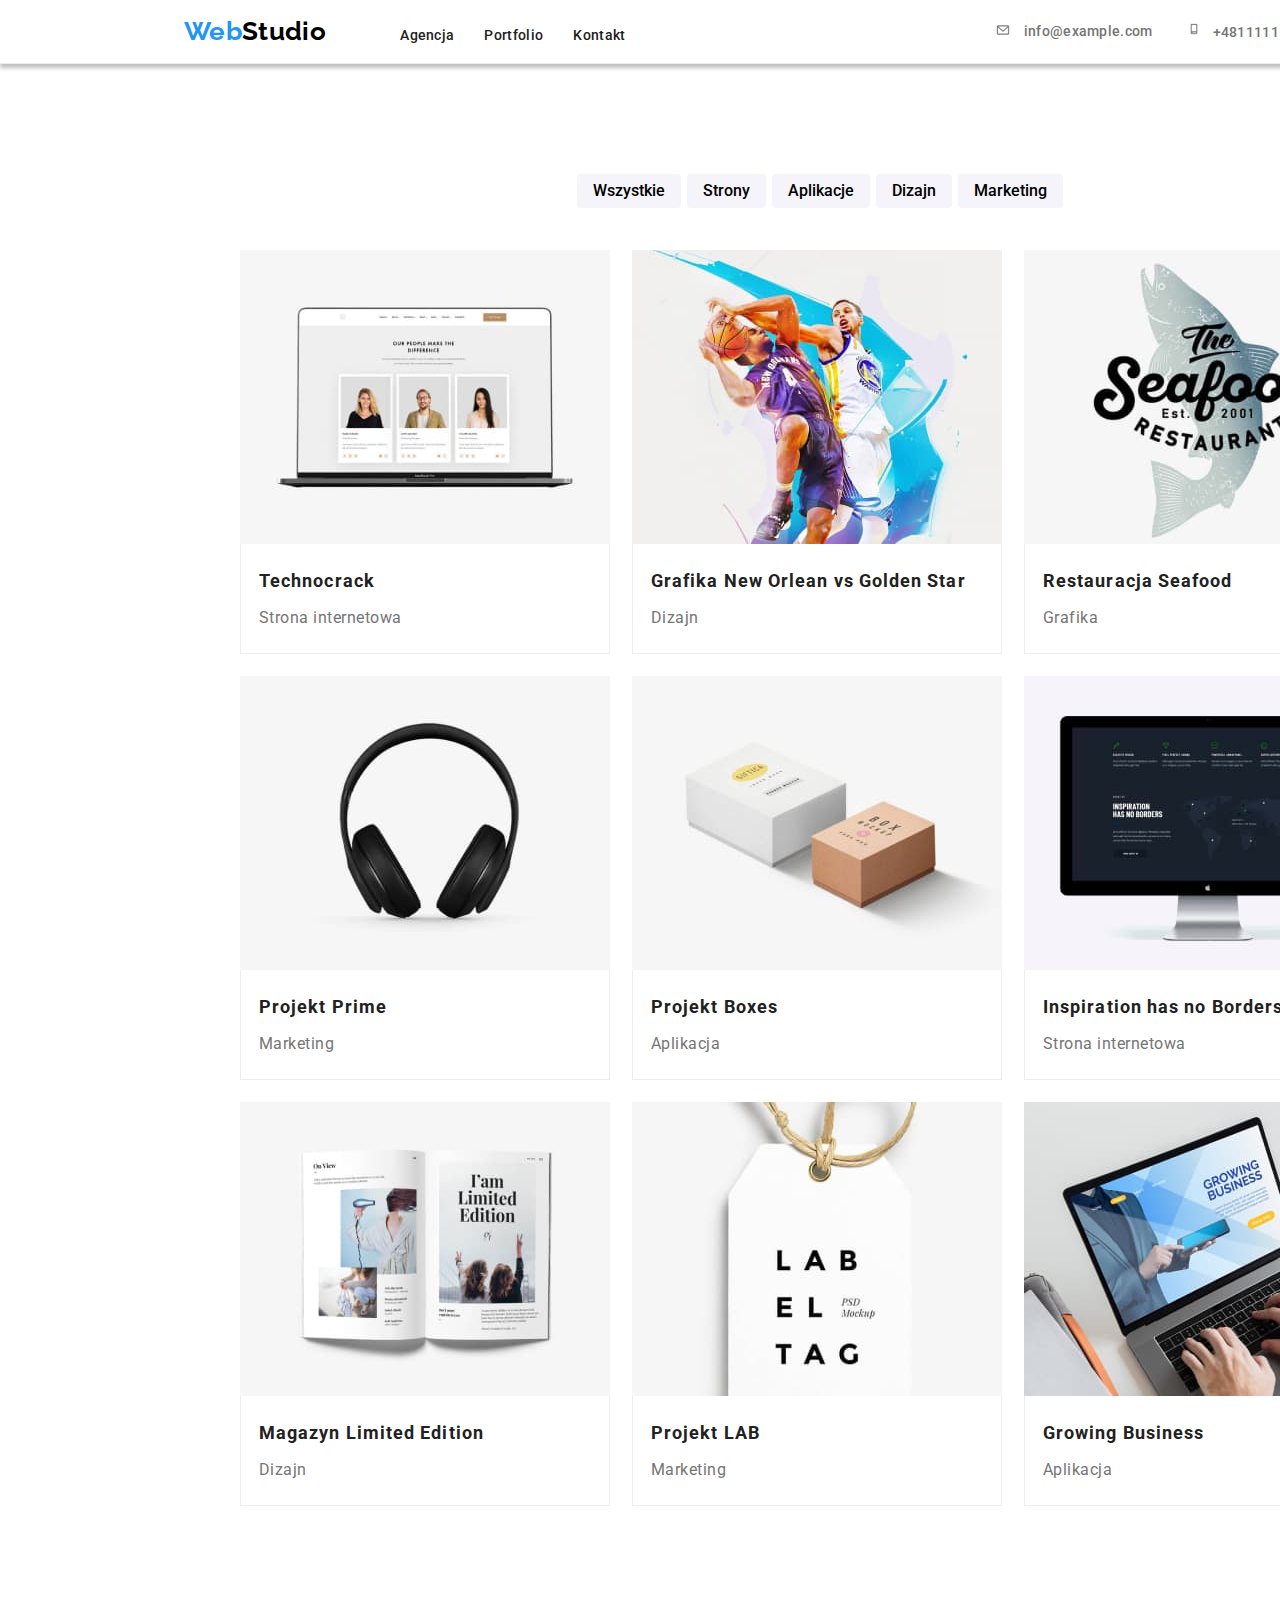
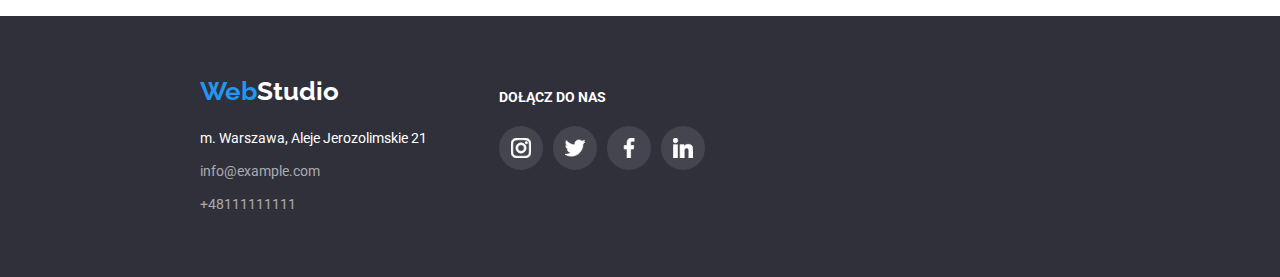
==== portfolio.html @ 08307ac2 "feat: init" ====
<!DOCTYPE html>
<html lang="en">
  <head>
    <meta charset="UTF-8" />
    <meta http-equiv="X-UA-Compatible" content="IE=edge" />
    <meta name="viewport" content="width=device-width, initial-scale=1.0" />
    <title>Portfolio</title>
    <link
      rel="stylesheet"
      href="./css/modern-normalize.css"
    />
    <link rel="preconnect" href="https://fonts.googleapis.com" />
    <link rel="preconnect" href="https://fonts.gstatic.com" crossorigin />
    <link
      href="https://fonts.googleapis.com/css2?family=Raleway:wght@700&family=Roboto:wght@400;500;700;900&display=swap"
      rel="stylesheet"
    />
    <link href="./css/styles.css" rel="stylesheet" />
  </head>
  <body>
    <header>
      
        <div class="web-nav-portfolio">
          <div class="container">
          <nav class="menu">
            <ul class="menu-nav-portfolio">
              <li>
                <a class="logo-portfolio" href=""
                  ><span class="web">Web</span>Studio</a
                >
                <a class="nav-portfolio" href="./index.html">Agencja</a>
              </li>
              <li>
                <a class="nav-portfolio" href="./portfolio.html">Portfolio</a>
              </li>
              <li>
                <a class="nav-portfolio" href="">Kontakt</a>
              </li>
            </ul>

            <ul class="kont-mail-portfolio">
              <li>
                <a class="kontakt-header" href="mailto:info@example.com"
                  >
                  <svg class="envelope-icon" width="16px" height="12px">
                  <use href="images/icons.svg#icon-envelope"></use>
                </svg> info@example.com</a
                >
              </li>
              <li>
                <a class="kontakt-header" href="tel:+48111111111"
                  > <svg class="smartphone-icon" width="10px" height="16px">
                  <use href="images/icons.svg#icon-smartphone"></use>
                </svg> +48111111111</a
                >
              </li>
            </ul>
          </nav>
        </div>
      </div>
    </header>
    <main>
      
        <div class="container">
          <section class="section">
          <section class="button-nav-port">
            <ul class="buttons-port">
              <li>
                <button class="button-portfolio" type="button">
                  Wszystkie
                </button>
              </li>
              <li>
                <button class="button-portfolio" type="button">Strony</button>
              </li>
              <li>
                <button class="button-portfolio" type="button">
                  Aplikacje
                </button>
              </li>
              <li>
                <button class="button-portfolio" type="button">Dizajn</button>
              </li>
              <li>
                <button class="button-portfolio" type="button">
                  Marketing
                </button>
              </li>
            </ul>
          </section>
          <section class="image-project-port">
            <ul class="image-portfolio">
              <li class="portfolio-project-list">
                <figcaption>
                  <img class="portfolio-images-projects"
                    width="370"
                    height="294"
                    src="images/portfolio1.jpg"
                    alt="View of a website on a laptop"
                  />
                  <figure class="figure-portfolio">
                    <h4 class="name-image">Technocrack</h4>
                    <p class="text-portfolio">Strona internetowa</p>
                  </figure>
                </figcaption>
              </li>
              <li class="portfolio-project-list">
                <figcaption>
                  <img class="portfolio-images-projects"
                    width="370"
                    height="294"
                    src="images/portfolio2.jpg"
                    alt="two basketball players"
                  />
                  <figure class="figure-portfolio">
                    <h4 class="name-image">
                      Grafika New Orlean vs Golden Star
                    </h4>
                    <p class="text-portfolio">Dizajn</p>
                  </figure>
                </figcaption>
              </li>
              <li class="portfolio-project-list">
                <figcaption>
                  <img class="portfolio-images-projects"
                    width="370"
                    height="294"
                    src="images/portfolio3.jpg"
                    alt="seafood restaurant logo"
                  />
                  <figure class="figure-portfolio">
                    <h4 class="name-image">Restauracja Seafood</h4>
                    <p class="text-portfolio">Grafika</p>
                  </figure>
                </figcaption>
              </li>
              <li class="portfolio-project-list">
                <figcaption>
                  <img class="portfolio-images-projects"
                    width="370"
                    height="294"
                    src="images/portfolio4.jpg"
                    alt="headphones"
                  />
                  <figure class="figure-portfolio">
                    <h4 class="name-image">Projekt Prime</h4>
                    <p class="text-portfolio">Marketing</p>
                  </figure>
                </figcaption>
              </li>
              <li class="portfolio-project-list">
                <figcaption>
                  <img class="portfolio-images-projects"
                    width="370"
                    height="294"
                    src="images/portfolio5.jpg"
                    alt="two boxes"
                  />
                  <figure class="figure-portfolio">
                    <h4 class="name-image">Projekt Boxes</h4>
                    <p class="text-portfolio">Aplikacja</p>
                  </figure>
                </figcaption>
              </li>
              <li class="portfolio-project-list">
                <figcaption>
                  <img class="portfolio-images-projects"
                    width="370"
                    height="294"
                    src="images/portfolio6.jpg"
                    alt="View of a website on a laptop"
                  />
                  <figure class="figure-portfolio">
                    <h4 class="name-image">Inspiration has no Borders</h4>
                    <p class="text-portfolio">Strona internetowa</p>
                  </figure>
                </figcaption>
              </li>
              <li class="portfolio-project-list">
                <figcaption>
                  <img class="portfolio-images-projects"
                    width="370"
                    height="294"
                    src="images/portfolio7.jpg"
                    alt="Open magazine"
                  />
                  <figure class="figure-portfolio">
                    <h4 class="name-image">Magazyn Limited Edition</h4>
                    <p class="text-portfolio">Dizajn</p>
                  </figure>
                </figcaption>
              </li>
              <li class="portfolio-project-list">
                <figcaption>
                  <img class="portfolio-images-projects"
                    width="370"
                    height="294"
                    src="images/portfolio8.jpg"
                    alt="Label"
                  />
                  <figure class="figure-portfolio">
                    <h4 class="name-image">Projekt LAB</h4>
                    <p class="text-portfolio">Marketing</p>
                  </figure>
                </figcaption>
              </li>
              <li class="portfolio-project-list">
                <figcaption>
                  <img class="portfolio-images-projects"
                    width="370"
                    height="294"
                    src="images/portfolio9.jpg"
                    alt="laptop screen"
                  />
                  <figure class="figure-portfolio">
                    <h4 class="name-image">Growing Business</h4>
                    <p class="text-portfolio">Aplikacja</p>
                  </figure>
                </figcaption>
              </li>
            </ul>
          </section>
        </div>
      </section>
    </main>
    
    <footer class="background-footer">
      <div class="container">
        <div class="addres-social-footer">
          <div class="logo-address-footer">
      <a class="logo-footer" href=""
        ><span class="web">Web</span
        ><span class="studio-footer">Studio</span></a
      >
      <div class="adress-kontakt-footer">
        <adress class="adress-footer"
          >m. Warszawa, Aleje Jerozolimskie 21</adress
        >
        <p class="footer-portfolio-mail">
          <a class="kontakt-footer" href="mailto:info@example.com"
            >info@example.com</a
          >
        </p>
        <p class="footer-portfolio-tel">
          <a class="kontakt-footer" href="tel:+48111111111">+48111111111</a>
        </p>
      </div>
      </div>
      <div class="socjal">
            <a class="socjal-title"> DOŁĄCZ DO NAS</a>
            <ul class="icons-group-footer">
              <li class="icons-list-footer">
                <svg class="icon-instagram-socjal" width="20px" height="20px">
                  <use href="images/icons.svg#icon-instagram-2"></use>
                </svg>
              </li>
              <li class="icons-list-footer">
                <svg class="icon-twitter-footer" width="20px" height="20px">
                  <use href="images/icons.svg#icon-twitter-1"></use>
                </svg>
              </li>
              <li class="icons-list-footer">
                <svg class="icon-facebook-footer" width="20px" height="20px">
                  <use href="images/icons.svg#icon-facebook-1"></use>
                </svg>
              </li>
              <li class="icons-list-footer">
                <svg class="icon-linkedin-footer" width="20px" height="20px">
                  <use href="images/icons.svg#icon-linkedin-1"></use>
                </svg>
              </li>
            </ul>
          </div>
          </div>
          </div>
    </footer>
  </body>
</html>
---- css/styles.css ----
:root {
  --border-style: "Roboto", sanf-serif;
  --color-header: #2196f3;
  --color-1: #212121;
}
body {
  font-family: var(--border-style);
  color: var(--color-1);
  font-style: normal;
  text-decoration: none;
  width: 1600px;
}
ul {
  list-style-type: none;
}
a {
  text-decoration: none;
}

.button-portfolio {
  cursor: pointer;
  font-weight: 500;
  font-size: 16px;
  line-height: 1.63;
  background: #f5f4fa;
  border-radius: 4px;
  border: #f5f4fa;
  margin-bottom: 25.5px;
  padding: 4px 16px 4px 16px;
}
.button-portfolio:hover,
.button-portfolio:focus {
  background: #2196f3;
  color: #ffffff;
  box-shadow: 0px 4px 4px 0px #00000040;
}
.portfolio-project-list:hover {
  box-shadow: 0px 4px 4px 0px #00000040;
}
.name-image {
  font-weight: 700;
  font-size: 18px;
  line-height: 2;
  letter-spacing: 0.06em;
  margin: 0 0 4px 0;
}
.text-portfolio {
  font-weight: 400;
  font-size: 16px;
  line-height: 1.88;
  letter-spacing: 0.03em;
  color: #757575;
  margin: 0 0 20px 0;
}
.logo {
  color: #000000;
  font-family: "Raleway";
  font-weight: 700;
  font-size: 26px;
  line-height: 1.19;
  margin-right: 70px;
}
.logo-portfolio {
  color: #000000;
  font-family: "Raleway";
  font-weight: 700;
  font-size: 26px;
  line-height: 1.19;
  margin-right: 70px;
}
.web {
  color: #2196f3;
}
.nav-portfolio {
  color: var(--color-1);
  font-weight: 500;
  font-size: 14px;
  line-height: 1.14;
}
.nav-portfolio:hover,
.nav-portfolio:focus {
  color: #2196f3;
}
.nav {
  color: var(--color-1);
  font-weight: 500;
  font-size: 14px;
  line-height: 1.14;
}
.nav:hover,
.nav:focus {
  color: #2196f3;
}

.kontakt-header {
  font-weight: 500;
  font-size: 14px;
  line-height: 1.14;
  letter-spacing: 0.02em;
  color: #757575;
}
.kontakt-header:hover,
.kontakt-header:focus {
  color: #2196f3;
}
.kontakt-header:hover .envelope-icon,
.kontakt-header:focus .envelope-icon,
.kontakt-header:hover .smartphone-icon,
.kontakt-header:focus .smartphone-icon {
  fill: #2196f3;
  stroke: #2196f3;
}

.background-index {
  background: #2f303a;
  padding: 200px 452px 200px 452px;
  text-align: center;
  background-image: linear-gradient(
      rgba(47, 48, 58, 0.4),
      rgba(47, 48, 58, 0.4)
    ),
    url("../images/header-index.jpg");
}

.h1 {
  font-weight: 900;
  font-size: 44px;
  line-height: 1.36;
  color: #ffffff;
  letter-spacing: 0.06em;
  text-align: center;
  text-transform: uppercase;
  max-width: 696px;
  margin: 0 0 30px 0;
}
.button {
  border: none;
  border-radius: 4px;
}
.button-index {
  font-weight: 700;
  font-size: 16px;
  line-height: 1.88;
  color: #ffffff;
  background: #2196f3;
  max-width: 200px;
  height: 50px;
  padding: 10px 40px;
}
.name-index {
  font-weight: 700;
  font-size: 14px;
  line-height: 1.14;
  margin: 0 0 10px 0;
}
.text-index {
  font-weight: 400;
  font-size: 14px;
  line-height: 1.71;
  color: #757575;
  margin: 0;
}

.descripition-index {
  font-weight: 700;
  font-size: 36px;
  line-height: 1.17;
  text-align: center;
  margin: 0 0 50px 0;
}
.descripition-index-team,
.description-customers-index {
  font-weight: 700;
  font-size: 36px;
  line-height: 1.17;
  text-align: center;
}
.team-image {
  font-weight: 500;
  font-size: 16px;
  line-height: 1.19;
  text-align: center;
}
.team {
  background: #f5f4fa;
  padding-top: 94px;
  padding-bottom: 94px;
  padding-right: 30px;
  margin-top: 94px;
}

.position-index {
  font-weight: 400;
  font-size: 16px;
  line-height: 1.19;
  color: #757575;
  text-align: center;
}

.background-footer {
  background: #2f303a;
  padding-top: 60px;
  padding-bottom: 60px;
}
.logo-footer {
  font-family: "Raleway";
  font-weight: 700;
  font-size: 26px;
  line-height: 1.19;
  padding-top: 60px;
}
.studio-footer {
  color: #ffffff;
}
.adress-kontakt-footer {
  font-weight: 400;
  font-size: 14px;
  line-height: 1.71;
  padding-top: 20px;
}
.adress-footer {
  color: #ffffff;
}
.kontakt-footer {
  color: rgba(255, 255, 255, 0.6);
}
.kontakt-footer:hover,
.kontakt-footer:focus {
  color: #2196f3;
}
.footer-portfolio-mail {
  margin: 9px 0;
}
.footer-portfolio-tel {
  margin: 0;
}
.container {
  max-width: 1200px;
  margin: 0 auto;
}
.menu {
  display: flex;
  align-items: center;
  justify-content: space-between;
  letter-spacing: 0.02em;
}
.menu-nav {
  display: flex;
  align-items: baseline;
  justify-content: flex-start;
  gap: 50px;
}
.menu-nav-portfolio {
  display: flex;
  align-items: baseline;
  justify-content: flex-start;
  gap: 30px;
}
.kont-mail {
  display: flex;
  gap: 50px;
  align-items: center;
  justify-content: flex-end;
}
.kont-mail-portfolio {
  display: flex;
  gap: 37px;
  align-items: center;
  justify-content: flex-end;
}
.text-lorem {
  display: flex;
  gap: 30px;
  margin: 0;
}
.background-icons-index {
  background: #f5f4fa;
  border-radius: 4px;
  height: 120px;
  display: flex;
  align-items: center;
  justify-content: center;
  margin-bottom: 30px;
}
.icon-antenna {
  display: block;
  margin: auto;
}

.images-profil {
  display: flex;
  gap: 30px;
  margin: 0;
}
.web-nav-portfolio {
  border-bottom: 1px solid #ececec;
  box-shadow: 0px 4px 4px 0px #00000040;
  align-items: stretch;
  padding-left: 9%;
  padding-right: 18%;
}

.button-nav-port {
  padding-right: 32%;
  padding-left: 32%;
}
.buttons-port {
  display: flex;
  justify-content: center;
  gap: 6px;
}
.image-project-port {
  max-width: 1200px;
}
.image-portfolio {
  display: flex;
  flex-wrap: wrap;
  text-align: center;
  gap: 22px;
}
.section {
  padding-top: 94px;
  padding-bottom: 94px;
}
.images-team-4 {
  display: flex;
  gap: 20px;
}
.backgrund-image-team {
  background: #ffffff;
  border-radius: 0px 0px 4px 4px;
}
.figure-portfolio {
  margin: 0;
  border-right: 1px solid #eee;
  border-bottom: 1px solid #eee;
  border-left: 1px solid #eee;
  padding-right: 18px;
  padding-top: 19px;
  padding-left: 18px;
  text-align: left;
}
.portfolio-image-size {
  height: 404px;
}
.footer-mail-index {
  margin: 9px 0;
}
.footer-tel-index {
  margin: 0;
}
.portfolio-images-projects {
  display: block;
  max-width: 100%;
}
.icons-customers {
  display: flex;
}
.client-logo-index {
  border: 1px solid #afb1b8;
  border-radius: 4px;
  padding: 15px 31px;
}
.client-logo-index:hover {
  border: 1px solid #2196f3;
  cursor: pointer;
  color: #2196f3;
}
.client-logo-index:hover .icons-logo {
  fill: #2196f3;
}

.envelope-icon,
.smartphone-icon {
  margin-right: 10px;
  fill: #757575;
  stroke: #757575;
}

.icons-group-footer {
  display: flex;
  gap: 10px;
  justify-content: center;
  margin-top: 20px;
  padding: 0;
}
.icons-list-footer {
  width: 44px;
  height: 44px;
  border-radius: 50%;
  background-color: rgba(255, 255, 255, 0.1);
}
.icons-list-footer:hover {
  background-color: #2196f3;
}
.icon-instagram-socjal,
.icon-twitter-footer,
.icon-facebook-footer,
.icon-linkedin-footer {
  fill: #ffffff;
  margin: 12px;
  stroke: #ffffff;
}
.icons-team-index {
  display: flex;
  gap: 10px;
  justify-content: center;
  padding: 0;
  margin-bottom: 30px;
}
.team-icons-four {
  width: 44px;
  height: 44px;
  border-radius: 50%;
}

.icon-color {
  fill: #afb1b8;
  margin: 27.27%;
}
.team-icons-four:hover,
.team-icons-four:focus {
  stroke: #ffffff;
  cursor: pointer;
  background-color: #2196f3;
  fill: #ffffff;
  stroke: #ffffff;
}
.team-icons-four:hover .icon-color {
  fill: #ffffff;
}

.icons-customers {
  display: flex;
  align-items: center;
  justify-content: center;
  gap: 30px;
  margin: 0;
}

.customers {
  margin-top: 94px;
  margin-bottom: 94px;
}
.socjal-title {
  color: #ffffff;
  font-weight: 700;
  font-size: 14px;
  line-height: 1.14;
  padding-top: 72px;
}
.socjal {
  height: 80px;
  width: 206px;
  margin-top: 12px;
}
.addres-social-footer {
  display: flex;
  gap: 72px;
}
.icons-logo {
  fill: #afb1b8;
}
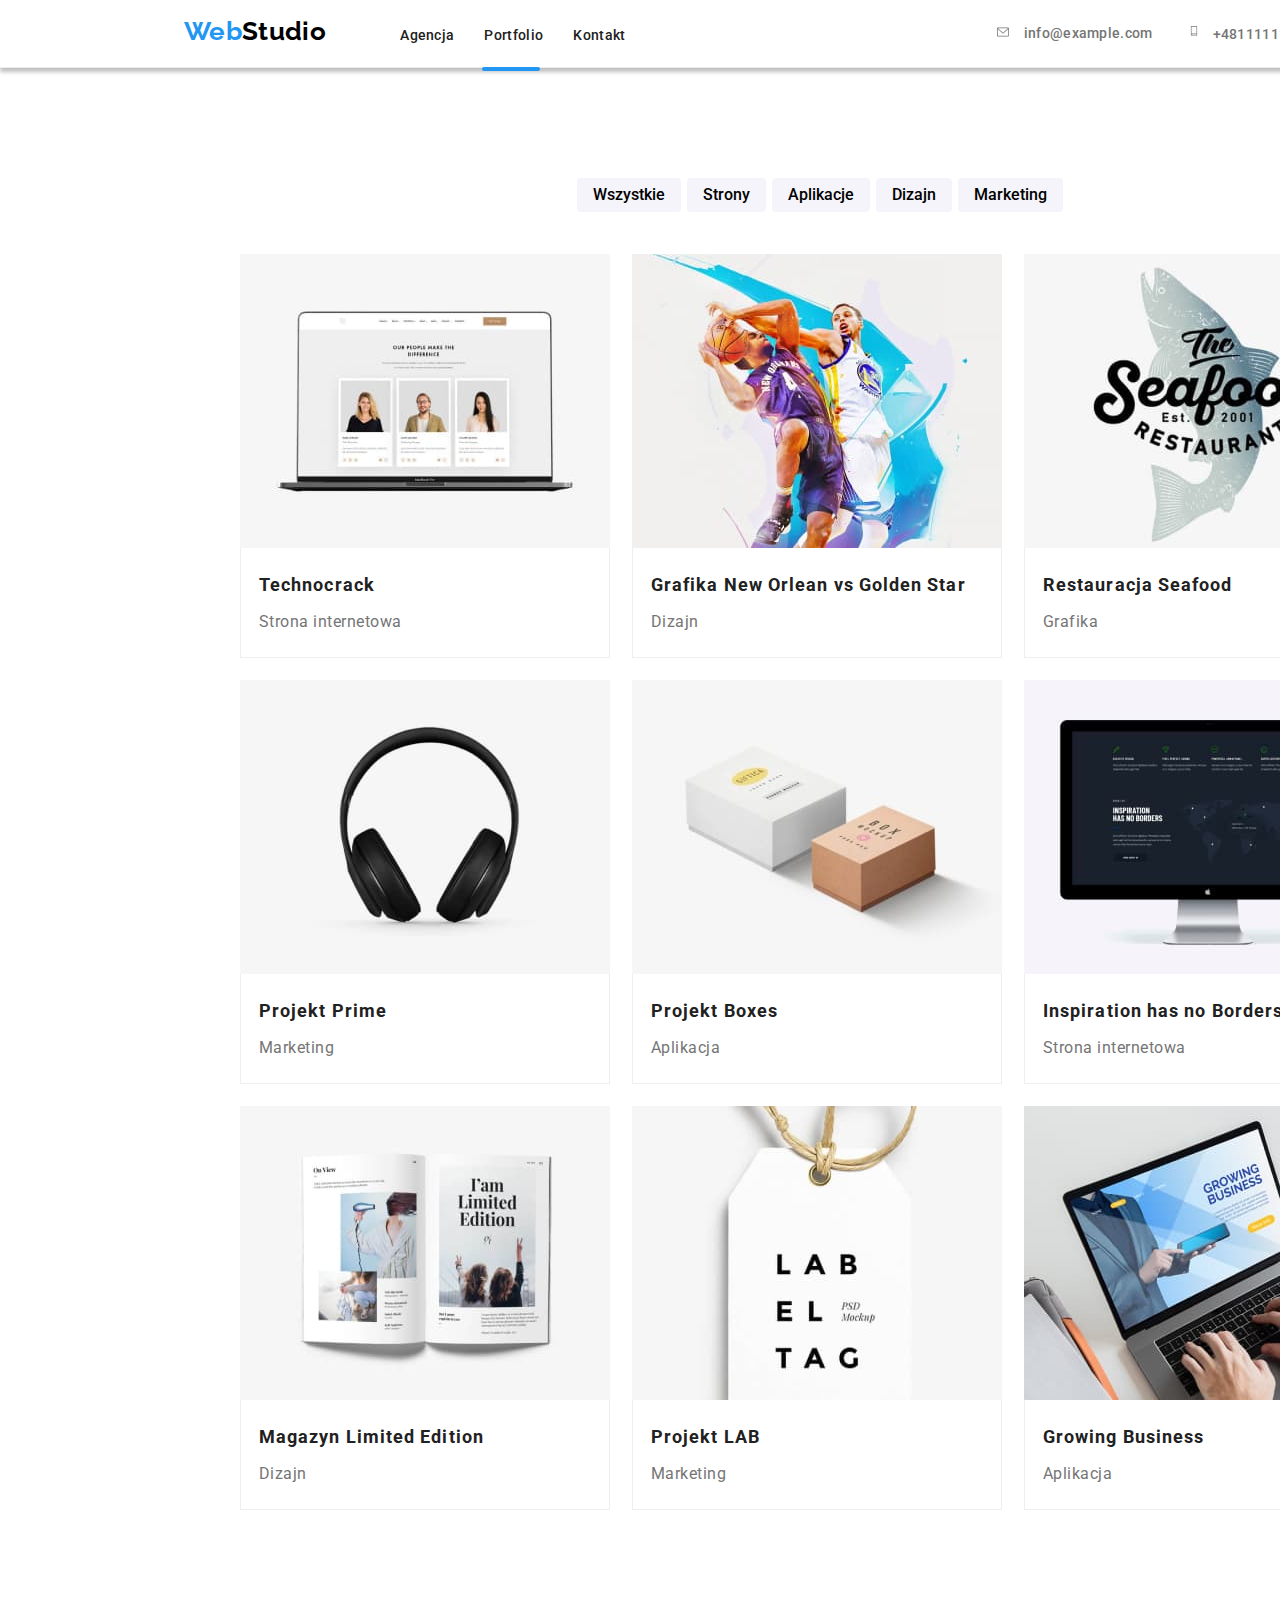
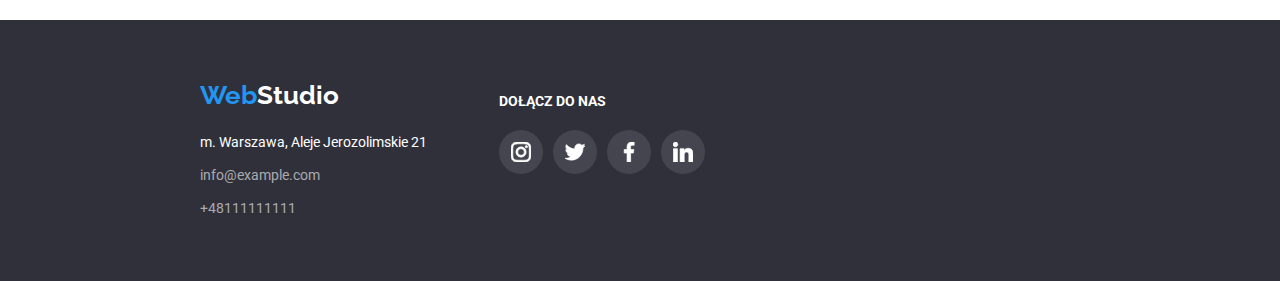
==== commit 5ed22a33: "5" ====
--- a/portfolio.html
+++ b/portfolio.html
@@ -29,6 +29,7 @@
                   ><span class="web">Web</span>Studio</a
                 >
                 <a class="nav-portfolio" href="./index.html">Agencja</a>
+                <div class="active-link-portfolio"></div>
               </li>
               <li>
                 <a class="nav-portfolio" href="./portfolio.html">Portfolio</a>
--- a/css/styles.css
+++ b/css/styles.css
@@ -87,9 +87,37 @@
   font-size: 14px;
   line-height: 1.14;
 }
+
 .nav:hover,
 .nav:focus {
   color: #2196f3;
+}
+.active-link {
+  position: relative;
+  top: 16px;
+  left: 80%;
+}
+.active-link-portfolio {
+  position: relative;
+  top: 20px;
+  left: 298px;
+}
+
+.active-link::after {
+  content: "";
+  background: #2196f3;
+  border-radius: 2px;
+  width: 53px;
+  height: 4px;
+  display: block;
+}
+.active-link-portfolio::after {
+  content: "";
+  background: #2196f3;
+  border-radius: 2px;
+  width: 58px;
+  height: 4px;
+  display: block;
 }
 
 .kontakt-header {
@@ -300,6 +328,10 @@
   padding-right: 18%;
 }
 
+.web-nav-index {
+  margin-bottom: 111px;
+}
+
 .button-nav-port {
   padding-right: 32%;
   padding-left: 32%;
@@ -374,7 +406,6 @@
 .smartphone-icon {
   margin-right: 10px;
   fill: #757575;
-  stroke: #757575;
 }
 
 .icons-group-footer {
@@ -461,3 +492,49 @@
 .icons-logo {
   fill: #afb1b8;
 }
+.backdrop {
+  display: flex;
+  align-items: center;
+  position: fixed;
+  width: 1600px;
+  height: 100%;
+  left: 0px;
+  top: 0px;
+  background-color: rgba(0, 0, 0, 0.2);
+  transition-timing-function: cubic-bezier(0.4, 0, 0.2, 1);
+  transition-duration: 250ms;
+}
+
+.is-hidden {
+  scale: 0;
+  visibility: hidden;
+  pointer-events: none;
+  opacity: 0;
+}
+
+.modal-window {
+  width: 528px;
+  height: 581px;
+  margin-left: 536px;
+  margin-right: 536px;
+  margin-top: 221px;
+  margin-bottom: 221px;
+  background-color: #ffffff;
+  box-shadow: 0px 1px 3px rgba(0, 0, 0, 0.12), 0px 1px 1px rgba(0, 0, 0, 0.14),
+    0px 2px 1px rgba(0, 0, 0, 0.2);
+  border-radius: 4px;
+  scale: 1.25;
+  transition: scale 250ms;
+}
+
+.button-close {
+  position: relative;
+  top: 8px;
+  left: 90%;
+  width: 30px;
+  height: 30px;
+  background: #ffffff;
+  border: 1px solid rgba(0, 0, 0, 0.1);
+  cursor: pointer;
+  border-radius: 25px;
+}
